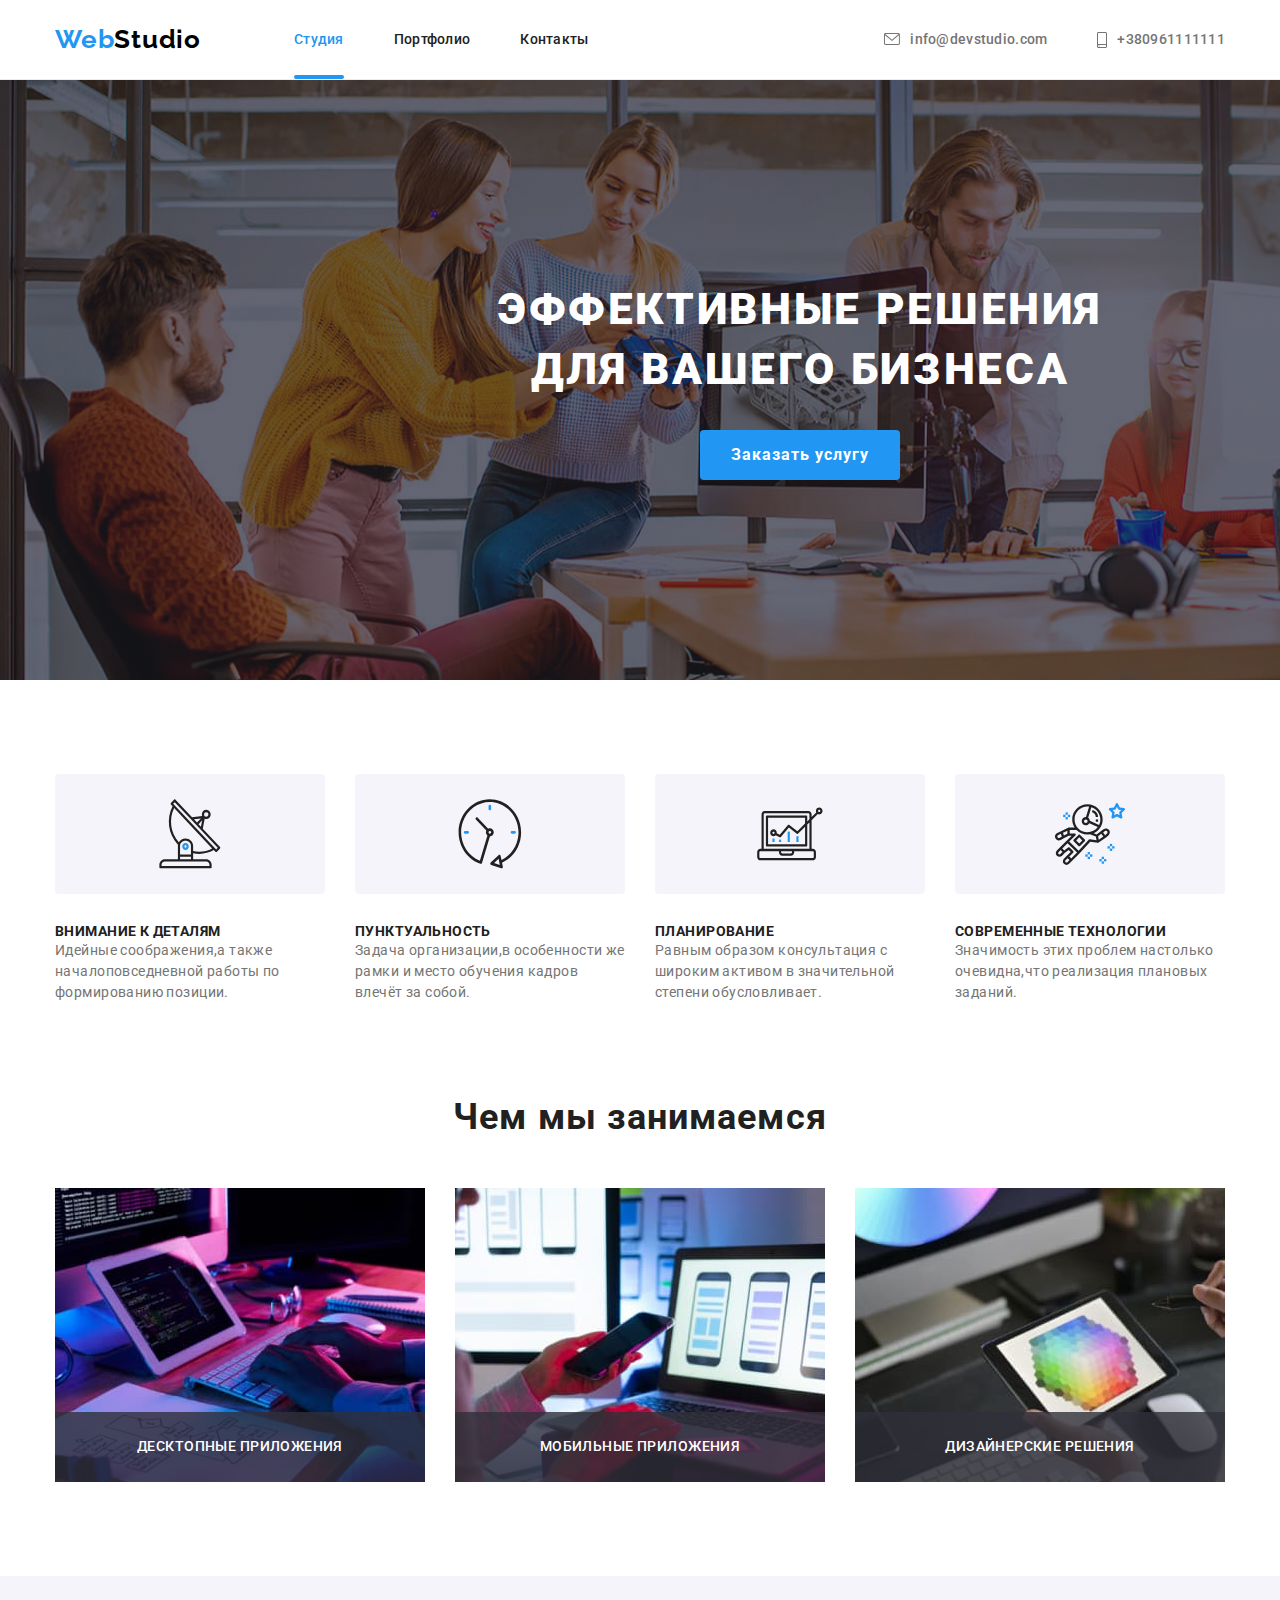
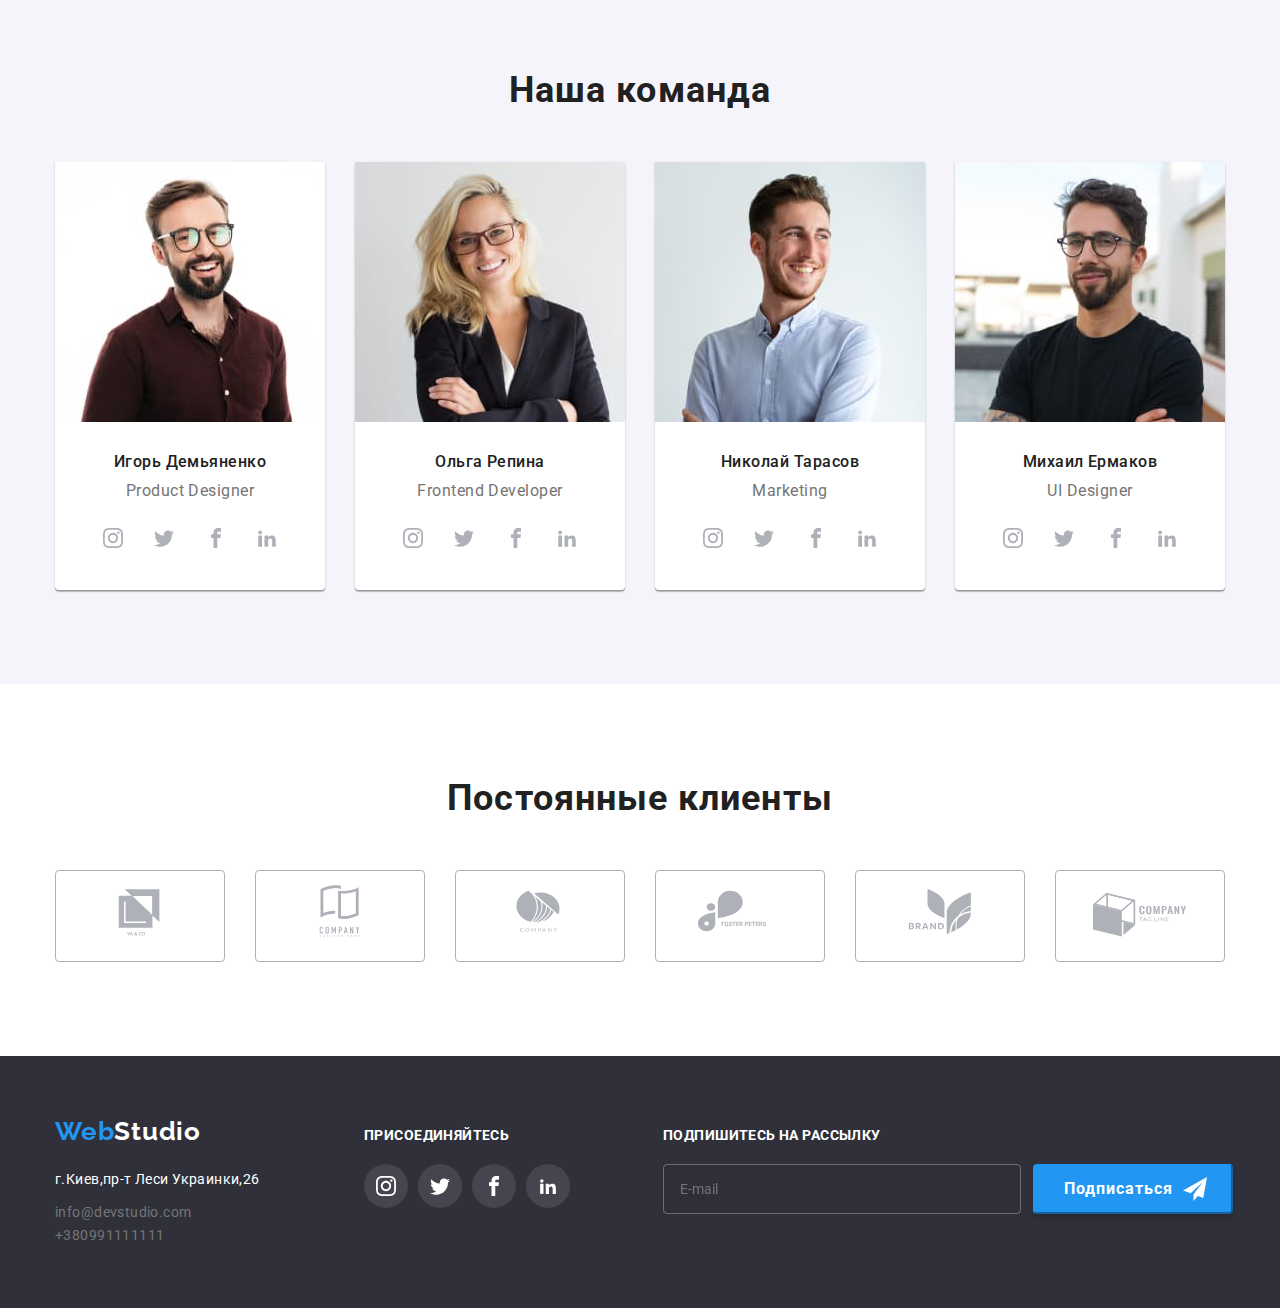
==== index.html @ 00d34d71 "Initial commit" ====
<!DOCTYPE html>
<html lang="en">
  <head>
    <meta charset="UTF-8" />
    <meta http-equiv="X-UA-Compatible" content="IE=edge" />
    <meta
      name="goit_homework-05"
      content="width=device-width, initial-scale=1.0"
    />
    <title>goit-homework-05</title>
    <link
      href="https://fonts.googleapis.com/css2?family=Raleway:wght@700&family=Roboto:wght@400;500;700;900&display=swap"
      rel="stylesheet"
    />
    <link
      rel="stylesheet"
      href="https://cdnjs.cloudflare.com/ajax/libs/animate.css/4.1.1/animate.min.css"
    />
    <link
      rel="stylesheet"
      href="https://cdnjs.cloudflare.com/ajax/libs/modern-normalize/0.2.0/modern-normalize.min.css"
    />
    <link rel="stylesheet" href="./css/style.css" />
  </head>
  <body>
    <header class="header-page">
      <div class="main-nav container">
        <a href="./" class="logo"><span class="logo-span">Web</span>Studio</a>
        <nav class="nav-site">
          <ul class="nav-list list">
            <li class="item">
              <a href="./index.html" class="link current">Студия</a>
            </li>
            <li class="item">
              <a href="./portfolio.html" class="link">Портфолио</a>
            </li>
            <li class="item">
              <a href="./contacs.html" class="link">Контакты</a>
            </li>
          </ul>
        </nav>
        <ul class="contact list">
          <li class="item">
            <a href="mailto:info@devstudio.com" class="contact-link">
              <svg class="icon-mail" style="width: 16px; height: 12px">
                <use href="./images/sprite-2.svg#icon-envelope-hover"></use>
              </svg>
              info@devstudio.com
            </a>
          </li>
          <li class="item">
            <a href="tel:+380961111111" class="contact-link">
              <svg class="icon-mail" style="width: 10px; height: 16px">
                <use href="./images/sprite-2.svg#icon-smartphone"></use>
              </svg>
              +380961111111
            </a>
          </li>
        </ul>
      </div>
    </header>

    <!--Основа-->
    <main class="main-bg">
      <section class="section-title section">
        <h1 class="title">эффективные решения для вашего бизнеса</h1>
        <button type="button" class="btn-main" data-modal-open>
          Заказать услугу
        </button>
      </section>

      <!-- yes -->
      <section class="aside section">
        <div class="container">
          <div class="gallery">
            <ul class="gallery-list list">
              <li class="gallery-item">
                <svg class="icon-gallery" style="width: 70px; height: 70px">
                  <use href="./images/sprite-2.svg#icon-antenna-1"></use>
                </svg>
              </li>
              <li class="gallery-item">
                <svg class="icon-gallery" style="width: 70px; height: 70px">
                  <use href="./images/sprite-2.svg#icon-clock-1"></use>
                </svg>
              </li>
              <li class="gallery-item">
                <svg class="icon-gallery" style="width: 70px; height: 70px">
                  <use href="./images/sprite-2.svg#icon-diagram-1"></use>
                </svg>
              </li>
              <li class="gallery-item">
                <svg class="icon-gallery" style="width: 70px; height: 70px">
                  <use href="./images/sprite-2.svg#icon-astronaut-1"></use>
                </svg>
              </li>
            </ul>
          </div>
          <div class="description">
            <ul class="description-list list">
              <li class="aside-item">
                <h3 class="heading">ВНИМАНИЕ К ДЕТАЛЯМ</h3>
                <p class="text">
                  Идейные соображения,а также началоповседневной работы по
                  формированию позиции.
                </p>
              </li>
              <li class="aside-item">
                <h3 class="heading">ПУНКТУАЛЬНОСТЬ</h3>
                <p class="text">
                  Задача организации,в особенности же рамки и место обучения
                  кадров влечёт за собой.
                </p>
              </li>

              <li class="aside-item">
                <h3 class="heading">ПЛАНИРОВАНИЕ</h3>
                <p class="text">
                  Равным образом консультация с широким активом в значительной
                  степени обусловливает.
                </p>
              </li>
              <li class="aside-item">
                <h3 class="heading">СОВРЕМЕННЫЕ ТЕХНОЛОГИИ</h3>
                <p class="text">
                  Значимость этих проблем настолько очевидна,что реализация
                  плановых заданий.
                </p>
              </li>
            </ul>
          </div>
        </div>
      </section>
      <!-- happy -->

      <!-- happy -->
      <section class="section-img section">
        <div class="container">
          <h2 class="caption">Чем мы занимаемся</h2>
          <ul class="list-img list">
            <li class="image-item">
              <div class="img-box">
                <img
                  src="./images/imge.jpg"
                  alt="набор кода на клавиатуре перед планшетом и монитором"
                  width="370"
                />
                <div class="subtext">
                  <p class="img-subtext">десктопные приложения</p>
                </div>
              </div>
            </li>

            <li class="image-item">
              <div class="img-box">
                <img
                  src="./images/imge-1.jpg"
                  alt="настройка мобильного гаджета через ноутбук"
                  width="370"
                />
                <div class="subtext">
                  <p class="img-subtext">мобильные приложения</p>
                </div>
              </div>
            </li>

            <li class="image-item">
              <div class="img-box">
                <img
                  src="./images/imge-2.jpg"
                  alt="выбор цвета на экране планшета"
                  width="370"
                />
                <div class="subtext">
                  <p class="img-subtext">дизайнерские решения</p>
                </div>
              </div>
            </li>
          </ul>
        </div>
      </section>
      <!--Наша Команда-->
      <section class="section-team section">
        <h2 class="caption">Наша команда</h2>
        <div class="container">
          <ul class="team list">
            <li class="item-team">
              <img
                src="./images/imge-3.jpg"
                alt="Игорь Демьяненко Product Designer"
                width="270"
                height="260"
              />
              <div class="signature-main">
                <h3 class="team-name">Игорь Демьяненко</h3>
                <p class="desc-team">Product Designer</p>
              </div>

              <div class="social">
                <ul class="social-list list">
                  <li class="social-item">
                    <a href="" class="social-link">
                      <svg
                        class="icon-social"
                        style="width: 20px; height: 20px"
                      >
                        <use href="./images/sprite.svg#icon-instagram"></use>
                      </svg>
                    </a>
                  </li>
                  <li class="social-item">
                    <a href="" class="social-link">
                      <svg
                        class="icon-social"
                        style="width: 20px; height: 20px"
                      >
                        <use href="./images/sprite.svg#icon-twitter"></use>
                      </svg>
                    </a>
                  </li>
                  <li class="social-item">
                    <a href="" class="social-link">
                      <svg
                        class="icon-social"
                        style="width: 20px; height: 20px"
                      >
                        <use href="./images/sprite.svg#icon-facebook"></use>
                      </svg>
                    </a>
                  </li>
                  <li class="social-item">
                    <a href="" class="social-link">
                      <svg
                        class="icon-social"
                        style="width: 20px; height: 20px"
                      >
                        <use href="./images/sprite.svg#icon-linkedin2"></use>
                      </svg>
                    </a>
                  </li>
                </ul>
              </div>
            </li>
            <li class="item-team">
              <img
                src="./images/imge-4.jpg"
                alt="Ольга Репина Frontend Developer"
                width="270"
                height="260"
              />
              <div class="signature-main">
                <h3 class="team-name">Ольга Репина</h3>
                <p class="desc-team">Frontend Developer</p>
              </div>

              <div class="social">
                <ul class="social-list list">
                  <li class="social-item">
                    <a href="" class="social-link">
                      <svg
                        class="icon-social"
                        style="width: 20px; height: 20px"
                      >
                        <use href="./images/sprite.svg#icon-instagram"></use>
                      </svg>
                    </a>
                  </li>
                  <li class="social-item">
                    <a href="" class="social-link">
                      <svg
                        class="icon-social"
                        style="width: 20px; height: 20px"
                      >
                        <use href="./images/sprite.svg#icon-twitter"></use>
                      </svg>
                    </a>
                  </li>
                  <li class="social-item">
                    <a href="" class="social-link">
                      <svg
                        class="icon-social"
                        style="width: 20px; height: 20px"
                      >
                        <use href="./images/sprite.svg#icon-facebook"></use>
                      </svg>
                    </a>
                  </li>
                  <li class="social-item">
                    <a href="" class="social-link">
                      <svg
                        class="icon-social"
                        style="width: 20px; height: 20px"
                      >
                        <use href="./images/sprite.svg#icon-linkedin2"></use>
                      </svg>
                    </a>
                  </li>
                </ul>
              </div>
            </li>
            <li class="item-team">
              <img
                src="./images/imge-5.jpg"
                alt="Николай Тарасов Marketing"
                width="270"
                height="260"
              />
              <div class="signature-main">
                <h3 class="team-name">Николай Тарасов</h3>
                <p class="desc-team">Marketing</p>
              </div>

              <div class="social">
                <ul class="social-list list">
                  <li class="social-item">
                    <a href="" class="social-link">
                      <svg
                        class="icon-social"
                        style="width: 20px; height: 20px"
                      >
                        <use href="./images/sprite.svg#icon-instagram"></use>
                      </svg>
                    </a>
                  </li>
                  <li class="social-item">
                    <a href="" class="social-link">
                      <svg
                        class="icon-social"
                        style="width: 20px; height: 20px"
                      >
                        <use href="./images/sprite.svg#icon-twitter"></use>
                      </svg>
                    </a>
                  </li>
                  <li class="social-item">
                    <a href="" class="social-link">
                      <svg
                        class="icon-social"
                        style="width: 20px; height: 20px"
                      >
                        <use href="./images/sprite.svg#icon-facebook"></use>
                      </svg>
                    </a>
                  </li>
                  <li class="social-item">
                    <a href="" class="social-link">
                      <svg
                        class="icon-social"
                        style="width: 20px; height: 20px"
                      >
                        <use href="./images/sprite.svg#icon-linkedin2"></use>
                      </svg>
                    </a>
                  </li>
                </ul>
              </div>
            </li>

            <li class="item-team">
              <img
                src="./images/imge-6.jpg"
                alt="Михаил Ермаков UI Designer"
                width="270"
                height="260"
              />

              <div class="signature-main">
                <h3 class="team-name">Михаил Ермаков</h3>
                <p class="desc-team">UI Designer</p>
              </div>
              <div class="social">
                <ul class="social-list list">
                  <li class="social-item">
                    <a href="" class="social-link">
                      <svg
                        class="icon-social"
                        style="width: 20px; height: 20px"
                      >
                        <use href="./images/sprite.svg#icon-instagram"></use>
                      </svg>
                    </a>
                  </li>
                  <li class="social-item">
                    <a href="" class="social-link">
                      <svg
                        class="icon-social"
                        style="width: 20px; height: 20px"
                      >
                        <use href="./images/sprite.svg#icon-twitter"></use>
                      </svg>
                    </a>
                  </li>
                  <li class="social-item">
                    <a href="" class="social-link">
                      <svg
                        class="icon-social"
                        style="width: 20px; height: 20px"
                      >
                        <use href="./images/sprite.svg#icon-facebook"></use>
                      </svg>
                    </a>
                  </li>
                  <li class="social-item">
                    <a href="" class="social-link">
                      <svg
                        class="icon-social"
                        style="width: 20px; height: 20px"
                      >
                        <use href="./images/sprite.svg#icon-linkedin2"></use>
                      </svg>
                    </a>
                  </li>
                </ul>
              </div>
            </li>
          </ul>
        </div>
      </section>
      <section class="client section">
        <h2 class="caption">Постоянные клиенты</h2>
        <div class="container">
          <ul class="client-list list">
            <li class="client-item">
              <a href="" class="client-link">
                <svg class="client-card">
                  <use href="./images/sprite-2.svg#icon-Logo"></use>
                </svg>
              </a>
            </li>
            <li class="client-item">
              <a href="" class="client-link">
                <svg class="client-card" style="width: 106px; height: 60px">
                  <use href="./images/sprite-2.svg#icon-Logo-1"></use>
                </svg>
              </a>
            </li>
            <li class="client-item">
              <a href="" class="client-link">
                <svg class="client-card">
                  <use href="./images/sprite-2.svg#icon-Logo-2"></use>
                </svg>
              </a>
            </li>
            <li class="client-item">
              <a href="" class="client-link">
                <svg class="client-card">
                  <use href="./images/sprite-2.svg#icon-Logo-3"></use>
                </svg>
              </a>
            </li>
            <li class="client-item">
              <a href="" class="client-link">
                <svg class="client-card">
                  <use href="./images/sprite-2.svg#icon-Logo-4"></use>
                </svg>
              </a>
            </li>
            <li class="client-item">
              <a href="" class="client-link"></a>
              <svg class="client-card">
                <use href="./images/sprite-2.svg#icon-Logo-5"></use>
              </svg>
            </li>
          </ul>
        </div>
      </section>
    </main>
    <!--Подвал-->
    <footer class="footer-bg">
      <div class="contact-block container">
        <div class="logo-adress">
          <a href="./index.html" class="logo-footer"
            ><span class="logo-span">Web</span>Studio</a
          >
          <div class="adress-block">
            <address class="address-footer">
              <p class="address">г.Киев,пр-т Леси Украинки,26</p>
              <ul class="list-footer list">
                <li class="item">
                  <a href="mailto:info@devstudio.com" class="contact-link">
                    info@devstudio.com</a
                  >
                </li>
                <li class="item">
                  <a href="tel:+380991111111" class="contact-link"
                    >+380991111111</a
                  >
                </li>
              </ul>
            </address>
          </div>
        </div>
        <div class="social-join">
          <h3 class="join-name">присоединяйтесь</h3>
          <ul class="join-list list">
            <li class="join-item">
              <a href="" class="join-link">
                <svg class="join-icon" style="width: 20px; height: 20px">
                  <use href="./images/sprite.svg#icon-instagram"></use>
                </svg>
              </a>
            </li>
            <li class="join-item">
              <a href="" class="join-link">
                <svg class="join-icon" style="width: 20px; height: 20px">
                  <use href="./images/sprite.svg#icon-twitter"></use>
                </svg>
              </a>
            </li>
            <li class="join-item">
              <a href="" class="join-link">
                <svg class="join-icon" style="width: 20px; height: 20px">
                  <use href="./images/sprite.svg#icon-facebook"></use>
                </svg>
              </a>
            </li>
            <li class="join-item">
              <a href="" class="join-link">
                <svg class="join-icon" style="width: 18px; height: 18px">
                  <use href="./images/sprite.svg#icon-linkedin2"></use>
                </svg>
              </a>
            </li>
          </ul>
        </div>

        <div class="subscription">
          <p class="subscribe-form-head">подпишитесь на рассылку</p>
          <form action="#" class="subscribe-form">
            <input
              type="text"
              class="subscribe-form-input"
              name="user-mail"
              placeholder="E-mail"
            />

            <button type="submit" class="subscribe-form-btn">
              <span class="subscribe-form-wrapper">
                <p class="subscribe-btn-text">Подписаться</p>
                <svg
                  class="subscribe-form-icon"
                  style="width: 24px; height: 24px"
                >
                  <use href="./images/sprite-sub.svg#icon-icon-send"></use>
                </svg>
              </span>
            </button>
          </form>
        </div>
      </div>
    </footer>
    <div class="backdrop is-hidden" data-modal>
      <div class="modal">
        <button type="button" class="modal-close-btn" data-modal-close>
          <svg class="close-button" style="width: 18px; height: 18px">
            <use href="./images/sprite-3.svg#icon-close-black-18dp-2-1"></use>
          </svg>
        </button>
        <form action="#" class="modal-form">
          <p class="modal-form-head">Оставьте свои данные, мы вам перезвоним</p>
          <label class="modal-form-field">
            <p class="modal-form-name">Имя</p>
            <span class="modal-form-wrapper">
              <input
                type="text"
                name="user-name"
                class="modal-form-input"
                required
                minlength="2"
              />
              <svg class="modal-form-icon" style="width: 18px; height: 18px">
                <use
                  href="./images/sprite-modal.svg#icon-person-black-18dp-1"
                ></use>
              </svg>
            </span>
          </label>
          <label class="modal-form-field">
            <p class="modal-form-name">Телефон</p>
            <span class="modal-form-wrapper">
              <input
                type="tel"
                name="user-phone"
                class="modal-form-input"
                required
                pattern="[0-9]{3}-[0-9]{3}-[0-9]{2}-[0-9]{2}"
                title="093-111-11-11"
              />
              <svg class="modal-form-icon" style="width: 18px; height: 18px">
                <use
                  href="./images/sprite-modal.svg#icon-phone-black-18dp-1"
                ></use>
              </svg>
            </span>
          </label>

          <label class="modal-form-field">
            <p class="modal-form-name">Почта</p>
            <span class="modal-form-wrapper">
              <input
                type="email"
                name="user-mail"
                class="modal-form-input"
                required
              />
              <svg class="modal-form-icon" style="width: 18px; height: 18px">
                <use
                  href="./images/sprite-modal.svg#icon-email-black-18dp-1"
                ></use>
              </svg>
            </span>
          </label>

          <label class="modal-form-field">
            <p class="modal-form-name">Комментарий</p>
            <textarea
              name="user-message"
              class="modal-form-message"
              placeholder="Введите текст"
            ></textarea>
          </label>

          <input
            type="checkbox"
            name="user-policy"
            class="modal-form-checkbox visually-hidden"
            id="checkbox-policy"
            required
          />
          <label for="checkbox-policy" class="modal-form-checkbox-policy">
            Соглашаюсь с рассылкой и принимаю
            <a href="" class="modal-form-policy-link">Условия договора</a>
          </label>
          <div class="modal-button">
            <button type="submit" class="modal-form-btn">Отправить</button>
          </div>
        </form>
      </div>
    </div>
    <script src="./js/modal.js"></script>
  </body>
</html>
---- css/style.css ----
:root {
  --name-text-color: #212121;
  --main-text-color: #757575;
  --bg-color-head-foot: #2f303a;
  --main-text-color-master: #000000;
  --special-text-color: #2196f3;
  --main-bg-color: #ffffff;
  --foot-text-color: #ffffff 60%;
  --border-color: #eeeeee;
  --bg-color-team: #f5f4fa;
  --border-color-header: #ececec;
  --card-social-color: #afb1b8;
}

h1,
h2,
h3,
p,
ul {
  margin: 0;
  padding: 0;
}

body {
  font-family: "Roboto", sans-serif;
  font-size: 14px;
  font-weight: 400;
  line-height: 1.71;
  letter-spacing: 0.03em;
  color: var(--name-text-color);
}

img {
  display: block;
  max-width: 100%;
  height: auto;
}

/* Класс скрывающий элементы */
.visually-hidden {
  position: absolute;
  clip: rect(1px 1px 1px 1px);
  clip: rect(1px, 1px, 1px, 1px);
  padding: 0;
  border: 0;
  height: 1px;
  width: 1px;
  overflow: hidden;
}

.list {
  list-style: none;
  text-decoration: none;
}

.container {
  width: 1200px;
  margin: 0 auto;
  padding-left: 15px;
  padding-right: 15px;
}

.section {
  padding-top: 94px;
  padding-bottom: 94px;
}

.link {
  text-decoration: none;
  color: inherit;
  transition: color 250ms linear;
}

a.current {
  color: var(--special-text-color);
  text-decoration: none;

  position: relative;
}

a.current::after {
  content: "";
  position: absolute;
  bottom: 0;
  display: block;
  height: 4px;
  width: 100%;
  background-color: var(--special-text-color);
  border-radius: 2px;
}

.link.current {
  padding-bottom: 32px;
}

/* general */
.header-page {
  display: flex;
  justify-content: center;
  align-items: center;

  height: 80px;
  border-bottom: 1px solid var(--border-color-header);
}

.main-nav {
  display: flex;
  justify-content: center;
  align-items: center;
}

.logo,
.logo-footer {
  margin-right: 93px;

  font-family: "Raleway", sans-serif;
  text-decoration: none;
  font-weight: 700;
  font-size: 26px;
  line-height: 1.2;
  letter-spacing: 0.03em;
  color: var(--main-text-color-master);
}

.logo-span {
  color: var(--special-text-color);
}

.logo-footer {
  margin-bottom: 20px;

  color: var(--main-bg-color);
}

.nav-list {
  display: flex;
  align-items: center;
  justify-content: center;

  font-weight: 500;
  font-size: 14px;
  line-height: 1.14;
  letter-spacing: 0.02em;
  margin-left: 0;

  color: var(--name-text-color);
}

.nav-list .item + .item,
.contact .item + .item {
  margin-left: 50px;
}

.contact {
  display: flex;
  margin-left: auto;

  font-weight: 500;
  font-size: 14px;
  line-height: 1.14;
  letter-spacing: 0.02em;
}

.contact-link {
  display: flex;
  align-items: center;
  text-decoration: none;
  color: var(--main-text-color);

  transition: color 250ms linear;
}

.icon-mail {
  margin-right: 10px;

  fill: var(--main-text-color);
}

.item :hover,
.item :focus {
  color: var(--special-text-color);
}

.item :hover .icon-mail,
.item :focus .icon-mail {
  fill: currentColor;
}

/* index */
.section-title {
  padding-top: 200px;
  padding-bottom: 200px;
  width: 1600px;
  margin: auto;

  background-size: auto;
  background-color: var(--bg-color-head-foot);
  background-image: linear-gradient(
      rgba(47, 48, 58, 0.4),
      rgba(47, 48, 58, 0.4)
    ),
    url(../images/imgs.jpg);
}

.title {
  margin: auto;
  width: 696px;
  margin-bottom: 30px;

  font-weight: 900;
  font-size: 44px;
  line-height: 1.36;
  text-align: center;
  letter-spacing: 0.06em;
  text-transform: uppercase;
  color: var(--main-bg-color);
}

.btn-main {
  display: block;
  width: 200px;
  height: 50px;
  margin: auto;
  border: none;
  padding: 0;

  font-weight: 700;
  font-size: 16px;
  line-height: 1.88;
  letter-spacing: 0.06em;
  border-radius: 4px;
  background-color: var(--special-text-color);
  color: var(--main-bg-color);

  transition: color 250ms linear;
}

.btn-main:hover,
.btn-main:focus {
  color: var(--main-text-color-master);
  cursor: pointer;
}

.gallery {
  margin-bottom: 30px;
}

.gallery-list {
  display: flex;
  justify-content: space-between;
}

.gallery-item {
  display: flex;
  justify-content: center;
  align-items: center;

  width: 270px;
  height: 120px;

  background: var(--bg-color-team);
  border-radius: 4px;
}

/* portfolio - btn */

.list-button {
  display: flex;
  justify-content: center;
  align-items: center;

  padding-bottom: 34px;
  margin: 0 auto;
}

.filter-button {
  background-color: var(--bg-color-team);
}

.button {
  font-weight: 500;
  font-size: 16px;
  line-height: 1.63;
  text-align: center;
  letter-spacing: 0.03em;
  color: var(--name-text-color);
  border: none;
  border-radius: 4px;
  padding: 6px 22px;

  transition: color 250ms linear, background-color 250ms linear;
}

.list-button .filter-button + .filter-button {
  margin-left: 8px;
}

.button:hover,
.button:focus {
  background-color: var(--special-text-color);
  color: var(--main-bg-color);
  cursor: pointer;
  border-radius: 4px;
  box-shadow: 0px 3px 1px rgba(0, 0, 0, 0.1), 0px 1px 2px rgba(0, 0, 0, 0.08),
    0px 2px 2px rgba(0, 0, 0, 0.12);
}

/* index - main */
.description-list {
  display: flex;
  margin-left: -30px;
  margin-top: -30px;
}

.aside-item {
  margin-left: 30px;
  margin-top: 30px;
  flex-basis: calc((100% - 120px) / 4);
}

.heading {
  font-size: 14px;
  line-height: 1.14;
  letter-spacing: 0.03em;
  text-transform: uppercase;
}

.text {
  font-size: 14px;
  line-height: 1.5;
  letter-spacing: 0.03em;
  color: var(--main-text-color);
}

.section-img {
  padding-top: 0;
}

.caption {
  font-size: 36px;
  line-height: 1.16;
  text-align: center;
  letter-spacing: 0.03em;
  color: var(--name-text-color);
}

.list-img {
  display: flex;
  justify-content: space-between;

  padding-top: 50px;
}

.img-box {
  position: relative;
}

.subtext {
  position: absolute;
  bottom: 0;

  display: flex;
  justify-content: center;
  align-items: center;

  width: 370px;
  height: 70px;
  text-transform: uppercase;
  background-color: rgba(47, 48, 58, 0.8);
}

.img-subtext {
  font-weight: 500;
  font-size: 14px;
  line-height: 1.14;
  letter-spacing: 0.03em;

  color: var(--main-bg-color);
}

.section-team {
  background-color: var(--bg-color-team);
}

.team {
  display: flex;
  justify-content: center;

  padding-top: 50px;
}

.item-team {
  box-shadow: 0px 1px 3px rgba(0, 0, 0, 0.12), 0px 1px 1px rgba(0, 0, 0, 0.14),
    0px 2px 1px rgba(0, 0, 0, 0.2);
  border-radius: 0px 0px 4px 4px;
  background-color: var(--main-bg-color);
  padding-bottom: 30px;
}

.team .item-team + .item-team {
  margin-left: 30px;
}

.signature-main {
  display: flex;
  flex-direction: column;
  align-items: center;
  padding-top: 30px;
  padding-bottom: 16px;
}

.team-name {
  margin-bottom: 10px;

  font-weight: 500;
  font-size: 16px;
  line-height: 1.19;
  letter-spacing: 0.03em;
  color: var(--name-text-color);
}

.desc-team {
  font-weight: 400;
  font-size: 16px;
  line-height: 1.19;
  letter-spacing: 0.03em;
  color: var(--main-text-color);
}

.social {
  padding: 0 32px;
}

.social-list {
  display: flex;
  align-items: center;
  justify-content: space-around;
}

.social-item {
  display: flex;
  justify-content: center;
  align-items: center;
}

.social-link {
  display: flex;
  justify-content: center;
  align-items: center;
  width: 44px;
  height: 44px;

  border-radius: 50%;
  background-color: var(--main-bg-color);

  transition: background-color 250ms linear, fill 250ms linear;
}

.icon-social {
  fill: var(--card-social-color);
}

.social-link:hover,
.social-link:focus {
  background-color: var(--special-text-color);
}

.social-link:hover .icon-social,
.social-link:focus .icon-social {
  fill: var(--main-bg-color);
}

/* portfolio - main */
.list-team {
  display: flex;
  flex-wrap: wrap;
  justify-content: space-between;
}

.menu-item {
  margin-bottom: 30px;
  width: 370px;
}

.menu-item-wrapper {
  position: relative;
  overflow: hidden;
}

.overlay {
  position: absolute;
  top: 0;
  left: 0;
  width: 100%;
  height: 100%;

  font-weight: 400;
  font-size: 18px;
  line-height: 1.56;
  letter-spacing: 0.03em;
  padding: 63px 24px;
  color: var(--main-bg-color);
  background-color: rgba(33, 150, 243, 0.9);

  transform: translateY(100%);
  transition: transform 250ms linear;
  overflow: auto;
}

.menu-item:nth-last-child(-n + 3) {
  margin-bottom: 0;
}

.menu-item:hover {
  box-shadow: 0px 1px 1px rgba(0, 0, 0, 0.12), 0px 4px 4px rgba(0, 0, 0, 0.06),
    1px 4px 6px rgba(0, 0, 0, 0.16);
}

.team-link:hover .overlay,
.team-link:focus .overlay {
  transform: translateY(0);
}

.signature {
  padding: 20px 24px;
  border: 1px solid var(--border-color);
  border-top: none;
}

.subtitle {
  font-size: 18px;
  line-height: 2;
  letter-spacing: 0.06em;
  color: var(--name-text-color);
}

.desc {
  display: block;
  padding-top: 4px;

  font-size: 16px;
  line-height: 1.87;
  letter-spacing: 0.03em;
  color: var(--main-text-color);
}

/* index-main */

.client-list {
  display: flex;
  margin-top: 50px;
}

.client-item {
  display: flex;
  justify-content: center;
  align-items: center;

  width: 170px;
  height: 92px;
  border: 1px solid #afb1b8;
  border-radius: 4px;
}

.client-card {
  width: 106px;
  height: 60px;
  fill: var(--card-social-color);
}

.client-item,
.client-card {
  transition: border-color 250ms linear, fill 250ms linear;
}

.client-item:hover,
.client-item:focus {
  border-color: var(--special-text-color);
  cursor: pointer;
}

.client-item:hover .client-card,
.client-item:focus .client-card {
  fill: var(--special-text-color);
}

.client-list .client-item + .client-item {
  margin-left: 30px;
}

/* footer-general */
.footer-bg {
  height: 252px;
  background-color: var(--bg-color-head-foot);
}

.contact-block {
  display: flex;
  align-items: baseline;

  padding-top: 60px;
}

.address-footer {
  display: flex;
  flex-direction: column;
}

.address {
  display: block;
  padding-top: 20px;

  font-family: "Roboto", sans-serif;
  font-style: normal;
  font-size: 14px;
  line-height: 1.7;
  letter-spacing: 0.03em;
  color: var(--main-bg-color);
}

.list-footer {
  padding-top: 9px;
  font-style: normal;
  font-size: 14px;
  line-height: 1.7;
  letter-spacing: 0.03em;
  color: var(--foot-text-color);
}

.list-footer .item + .item {
  margin-bottom: 9px;
}

.social-join {
  margin-left: 70px;
}

.join-name {
  font-weight: bold;
  font-size: 14px;
  line-height: 1.2;
  letter-spacing: 0.03em;
  text-transform: uppercase;

  color: var(--main-bg-color);

  margin-bottom: 20px;
}

.join-list {
  display: flex;
}

.join-link {
  display: flex;
  justify-content: center;
  align-items: center;
  width: 44px;
  height: 44px;

  background-color: rgba(255, 255, 255, 0.1);
  border-radius: 50%;

  transition: background-color 250ms linear;
}

.join-list .join-item + .join-item {
  margin-left: 10px;
}

.join-icon {
  fill: var(--main-bg-color);
}

.join-link:hover,
.join-link:focus {
  background-color: var(--special-text-color);
}

.subscription {
  margin-left: 93px;
}

.subscribe-form-head {
  font-weight: 700;
  font-size: 14px;
  line-height: 1.14;
  text-transform: uppercase;
  color: var(--main-bg-color);
  margin-bottom: 20px;
}

.subscribe-form {
  display: flex;
  flex-direction: row;
}

.subscribe-form-input {
  width: 358px;
  height: 50px;
  margin-right: 12px;
  padding-left: 16px;

  border: 1px solid rgba(255, 255, 255, 0.3);
  filter: drop-shadow(0px 4px 4px rgba(0, 0, 0, 0.15));
  border-radius: 4px;
  color: #eeeeee;
  background-color: inherit;
  outline: none;
}

.subscribe-form-wrapper {
  display: flex;
  align-items: center;
}

.subscribe-btn-text {
  font-weight: bold;
  font-size: 16px;
  line-height: 1.88;
  letter-spacing: 0.06em;
}

.subscribe-form-btn {
  width: 200px;
  height: 50px;
  border-color: var(--special-text-color);
  box-shadow: 0px 4px 4px rgba(0, 0, 0, 0.15);
  border-radius: 4px;

  background-color: var(--special-text-color);
  color: var(--main-bg-color);
  padding-left: 29px;
  outline: none;
  cursor: pointer;

  transition: color 250ms linear;
}

.subscribe-form-icon {
  fill: var(--main-bg-color);

  transition: fill 250ms linear;
}

.subscribe-form-btn:focus,
.subscribe-form-btn:hover {
  color: #000000;
}

.subscribe-form-btn:focus .subscribe-form-icon,
.subscribe-form-btn:hover .subscribe-form-icon {
  fill: #000000;
}

.subscribe-form-btn .subscribe-form-icon {
  display: inline-block;
  margin-left: 10px;
}

/* скрывающий */
.is-hidden {
  opacity: 0;
  visibility: hidden;
  pointer-events: none;
}

.backdrop {
  position: fixed;
  top: 0;
  left: 0;
  z-index: 100;

  width: 100vw;
  height: 100vh;
  background-color: rgba(0, 0, 0, 0.2);

  transition: opacity 250ms linear, visibility 250ms linear;
}

.modal {
  position: absolute;
  top: 50%;
  left: 50%;
  transform: translate(-50%, -50%);

  width: 528px;
  height: 580px;
  background-color: var(--main-bg-color);
  border-radius: 4px;

  padding: 40px;
}

.modal-close-btn {
  display: flex;
  justify-content: center;
  align-items: center;

  position: absolute;
  top: 8px;
  right: 8px;

  width: 30px;
  height: 30px;
  background-color: transparent;
  border: 1px solid rgba(0, 0, 0, 0.1);
  cursor: pointer;
  border-radius: 50%;
  padding-top: 5px;
  padding-right: 5px;

  transition: fill 250ms linear;
}

.modal-close-btn:focus,
.modal-close-btn:hover {
  fill: var(--special-text-color);
}

.modal-form {
  display: flex;
  flex-direction: column;
}

.modal-form-head {
  font-weight: 700;
  font-size: 20px;
  line-height: 1.15;
  text-align: center;
  margin-bottom: 12px;
}

.modal-form-field {
  margin-bottom: 10px;
}

.modal-form-wrapper {
  position: relative;

  display: block;
  margin-top: 4px;
}

.modal-form-input {
  width: 100%;
  height: 40px;
  border: 1px solid rgba(33, 33, 33, 0.2);
  border-radius: 4px;
  padding-left: 42px;

  transition: all 250ms linear;
}

.modal-form-input:focus {
  border-color: var(--special-text-color);
  outline: none;
}

.modal-form-input:focus + .modal-form-icon {
  fill: var(--special-text-color);
}

/* .modal-form-input:required:focus:not(:placeholder-shown):valid {
  border-color: green;
} */

/* .modal-form-input:required:focus:not(:placeholder-shown):invalid {
  border-color: red;
} */

.modal-form-icon {
  position: absolute;
  top: 50%;
  left: 12px;
  transform: translateY(-50%);

  display: block;

  transition: fill 250ms linear;
}

.modal-form-message {
  width: 100%;
  height: 120px;
  margin-top: 4px;
  border: 1px solid rgba(33, 33, 33, 0.2);
  border-radius: 4px;
  resize: none;
  padding: 12px 16px;

  transition: border-color 250ms linear;
}

.modal-form-checkbox-policy {
  font-style: 400;
  font-size: 14px;
  line-height: 1.71;
  color: var(--main-text-color);
}

.modal-form-message:focus {
  border-color: var(--special-text-color);
  outline: none;
}

.modal-form-message::placeholder {
  font-size: 12px;
  line-height: 1.17;
  color: rgba(117, 117, 117, 0.5);
}

.modal-form-checkbox-policy::before {
  content: "";
  display: inline-block;
  vertical-align: middle;

  width: 16px;
  height: 15px;
  border: 1px solid #212121;

  margin-right: 7px;
}

.modal-form-checkbox:checked + .modal-form-checkbox-policy::before {
  background-image: url(/images/icon\ check.svg);
  background-position: center;
}

.modal-form-checkbox:checked + .modal-form-checkbox-policy::before {
  outline: none;
  border-color: var(--special-text-color);
}

.modal-form-name {
  font-weight: 400;
  font-size: 12px;
  line-height: 1.17;
  letter-spacing: 0.01em;
  color: var(--main-text-color);
}

.modal-button {
  margin: 0 auto;
  padding-bottom: 40px;
}

.modal-form-btn {
  display: block;
  width: 200px;
  height: 50px;
  margin-top: 30px;
  margin-bottom: 40px;
  border: none;
  padding: 0;
  align-self: center;

  font-weight: 700;
  font-size: 16px;
  line-height: 1.88;
  letter-spacing: 0.06em;
  border-radius: 4px;
  background-color: var(--special-text-color);
  color: var(--main-bg-color);

  transition: color 250ms linear;
}

.modal-form-btn:hover,
.modal-form-btn:focus {
  color: var(--main-text-color-master);
  cursor: pointer;
}
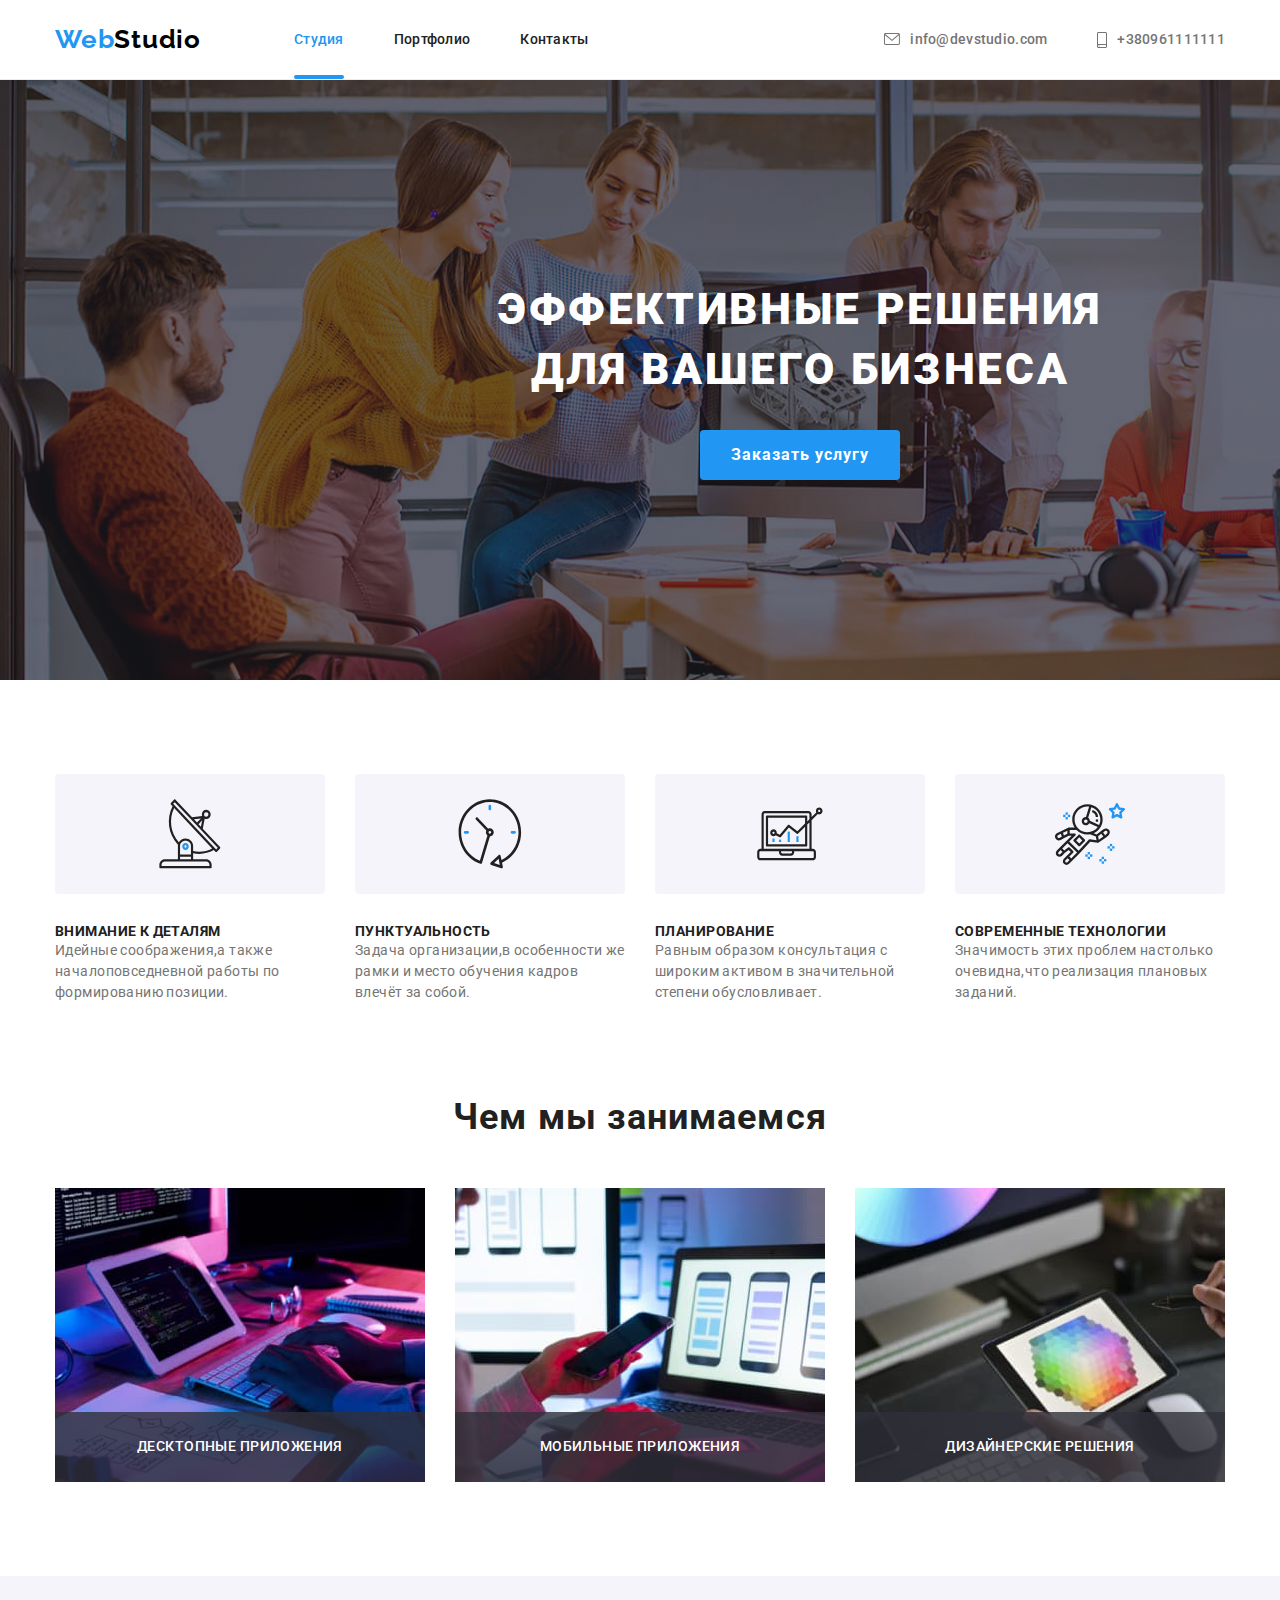
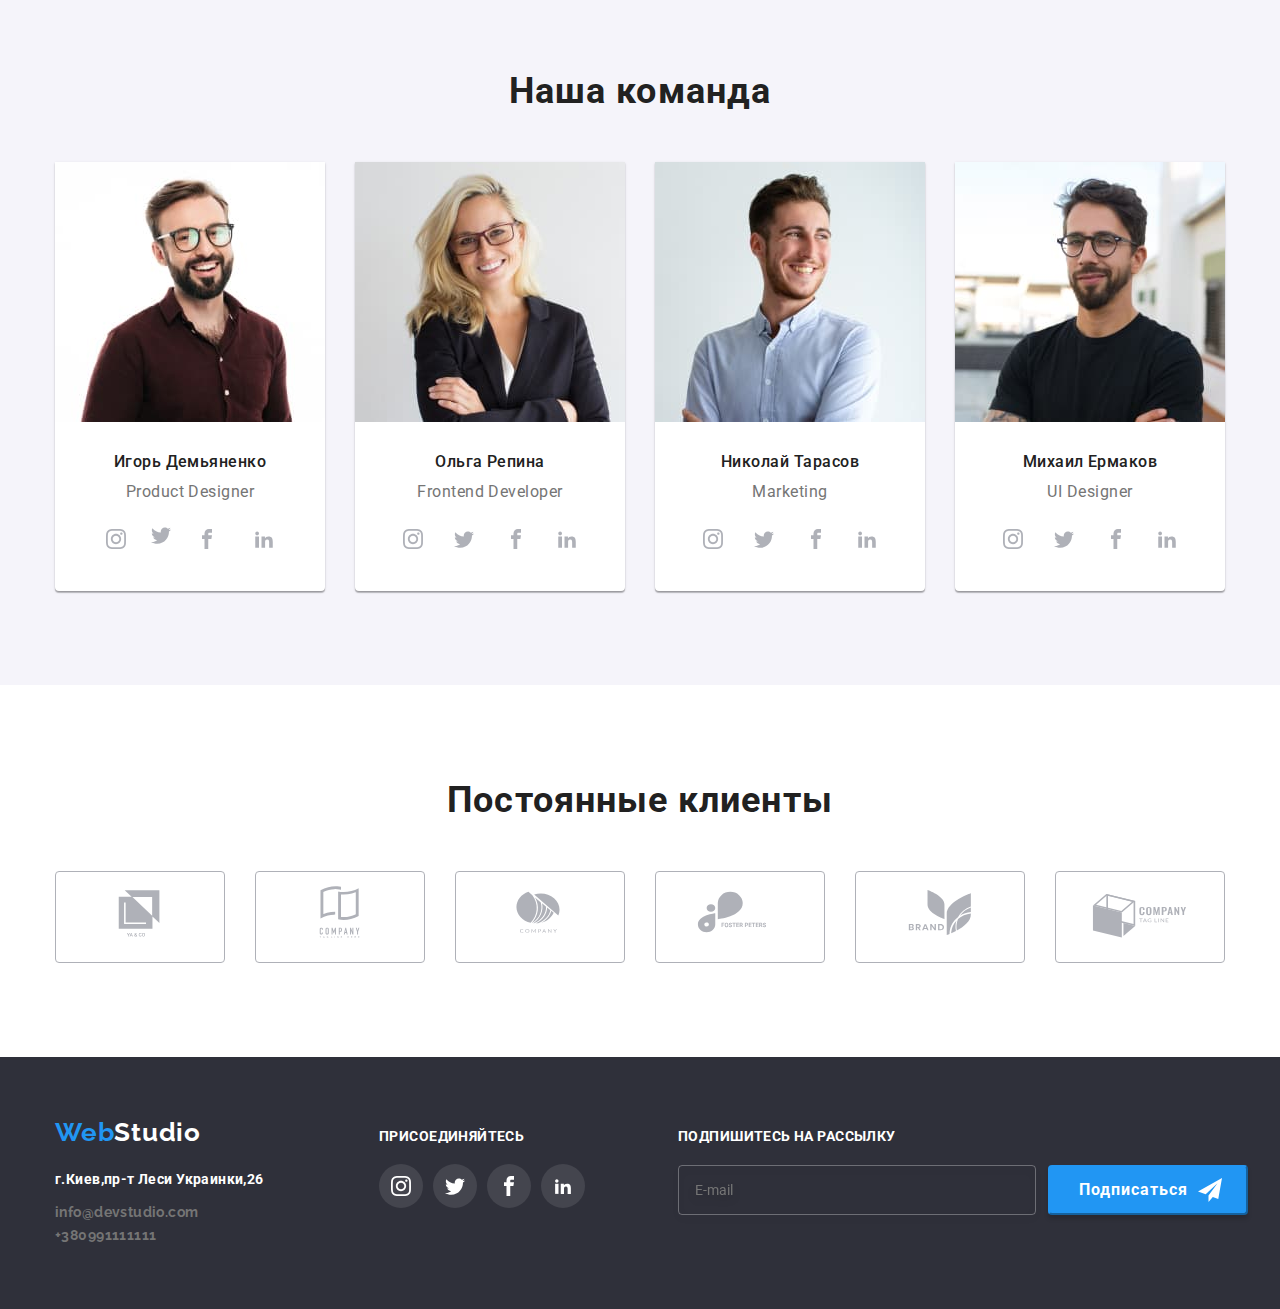
==== commit bddb3676: "sass" ====
--- a/index.html
+++ b/index.html
@@ -4,10 +4,10 @@
     <meta charset="UTF-8" />
     <meta http-equiv="X-UA-Compatible" content="IE=edge" />
     <meta
-      name="goit_homework-05"
+      name="goit_homework-07"
       content="width=device-width, initial-scale=1.0"
     />
-    <title>goit-homework-05</title>
+    <title>goit-homework-07</title>
     <link
       href="https://fonts.googleapis.com/css2?family=Raleway:wght@700&family=Roboto:wght@400;500;700;900&display=swap"
       rel="stylesheet"
@@ -20,37 +20,39 @@
       rel="stylesheet"
       href="https://cdnjs.cloudflare.com/ajax/libs/modern-normalize/0.2.0/modern-normalize.min.css"
     />
-    <link rel="stylesheet" href="./css/style.css" />
+    <!-- <link rel="stylesheet" href="./css/style.css" /> -->
+    <link rel="stylesheet" href="./css/main.min.css" />
   </head>
   <body>
-    <header class="header-page">
-      <div class="main-nav container">
-        <a href="./" class="logo"><span class="logo-span">Web</span>Studio</a>
-        <nav class="nav-site">
+    <header class="header">
+      <div class="header__nav container">
+        <a href="./" class="logo">
+          <span class="logo__text">Web</span>Studio</a>
+        
           <ul class="nav-list list">
-            <li class="item">
+            <li class="nav-list__item">
               <a href="./index.html" class="link current">Студия</a>
             </li>
-            <li class="item">
+            <li class="nav-list__item">
               <a href="./portfolio.html" class="link">Портфолио</a>
             </li>
-            <li class="item">
+            <li class="nav-list__item">
               <a href="./contacs.html" class="link">Контакты</a>
             </li>
           </ul>
-        </nav>
+        
         <ul class="contact list">
-          <li class="item">
-            <a href="mailto:info@devstudio.com" class="contact-link">
-              <svg class="icon-mail" style="width: 16px; height: 12px">
+          <li class="contact__item">
+            <a href="mailto:info@devstudio.com" class="contact__link">
+              <svg class="contact__icon" style="width: 16px; height: 12px">
                 <use href="./images/sprite-2.svg#icon-envelope-hover"></use>
               </svg>
               info@devstudio.com
             </a>
           </li>
-          <li class="item">
-            <a href="tel:+380961111111" class="contact-link">
-              <svg class="icon-mail" style="width: 10px; height: 16px">
+          <li class="contact__item">
+            <a href="tel:+380961111111" class="contact__link">
+              <svg class="contact__icon" style="width: 10px; height: 16px">
                 <use href="./images/sprite-2.svg#icon-smartphone"></use>
               </svg>
               +380961111111
@@ -62,67 +64,67 @@
 
     <!--Основа-->
     <main class="main-bg">
-      <section class="section-title section">
-        <h1 class="title">эффективные решения для вашего бизнеса</h1>
-        <button type="button" class="btn-main" data-modal-open>
+      <section class="hero section">
+        <h1 class="hero__title">эффективные решения для вашего бизнеса</h1>
+        <button type="button" class="hero__btn" data-modal-open>
           Заказать услугу
         </button>
       </section>
 
-      <!-- yes -->
+      
       <section class="aside section">
         <div class="container">
           <div class="gallery">
-            <ul class="gallery-list list">
-              <li class="gallery-item">
-                <svg class="icon-gallery" style="width: 70px; height: 70px">
+            <ul class="gallery__list list">
+              <li class="gallery__item">
+                <svg class="gallery__icon" style="width: 70px; height: 70px">
                   <use href="./images/sprite-2.svg#icon-antenna-1"></use>
                 </svg>
               </li>
-              <li class="gallery-item">
-                <svg class="icon-gallery" style="width: 70px; height: 70px">
+              <li class="gallery__item">
+                <svg class="gallery__icon" style="width: 70px; height: 70px">
                   <use href="./images/sprite-2.svg#icon-clock-1"></use>
                 </svg>
               </li>
-              <li class="gallery-item">
-                <svg class="icon-gallery" style="width: 70px; height: 70px">
+              <li class="gallery__item">
+                <svg class="gallery__icon" style="width: 70px; height: 70px">
                   <use href="./images/sprite-2.svg#icon-diagram-1"></use>
                 </svg>
               </li>
-              <li class="gallery-item">
-                <svg class="icon-gallery" style="width: 70px; height: 70px">
+              <li class="gallery__item">
+                <svg class="gallery__icon" style="width: 70px; height: 70px">
                   <use href="./images/sprite-2.svg#icon-astronaut-1"></use>
                 </svg>
               </li>
             </ul>
           </div>
           <div class="description">
-            <ul class="description-list list">
-              <li class="aside-item">
-                <h3 class="heading">ВНИМАНИЕ К ДЕТАЛЯМ</h3>
-                <p class="text">
+            <ul class="description__list list">
+              <li class="description__item">
+                <h3 class="description__head">ВНИМАНИЕ К ДЕТАЛЯМ</h3>
+                <p class="description__text">
                   Идейные соображения,а также началоповседневной работы по
                   формированию позиции.
                 </p>
               </li>
-              <li class="aside-item">
-                <h3 class="heading">ПУНКТУАЛЬНОСТЬ</h3>
-                <p class="text">
+              <li class="description__item">
+                <h3 class="description__head">ПУНКТУАЛЬНОСТЬ</h3>
+                <p class="description__text">
                   Задача организации,в особенности же рамки и место обучения
                   кадров влечёт за собой.
                 </p>
               </li>
 
-              <li class="aside-item">
-                <h3 class="heading">ПЛАНИРОВАНИЕ</h3>
-                <p class="text">
+              <li class="description__item">
+                <h3 class="description__head">ПЛАНИРОВАНИЕ</h3>
+                <p class="description__text">
                   Равным образом консультация с широким активом в значительной
                   степени обусловливает.
                 </p>
               </li>
-              <li class="aside-item">
-                <h3 class="heading">СОВРЕМЕННЫЕ ТЕХНОЛОГИИ</h3>
-                <p class="text">
+              <li class="description__item">
+                <h3 class="description__head">СОВРЕМЕННЫЕ ТЕХНОЛОГИИ</h3>
+                <p class="description__text">
                   Значимость этих проблем настолько очевидна,что реализация
                   плановых заданий.
                 </p>
@@ -135,44 +137,44 @@
 
       <!-- happy -->
       <section class="section-img section">
-        <div class="container">
-          <h2 class="caption">Чем мы занимаемся</h2>
-          <ul class="list-img list">
-            <li class="image-item">
-              <div class="img-box">
+        <div class="image container">
+          <h2 class="image__caption">Чем мы занимаемся</h2>
+          <ul class="image__list list">
+            <li class="image__img-item">
+              <div class="img-item__box">
                 <img
                   src="./images/imge.jpg"
                   alt="набор кода на клавиатуре перед планшетом и монитором"
                   width="370"
                 />
-                <div class="subtext">
-                  <p class="img-subtext">десктопные приложения</p>
+                <div class="img-item__subtext">
+                  <p class="img-item__text">десктопные приложения</p>
                 </div>
               </div>
             </li>
 
-            <li class="image-item">
-              <div class="img-box">
+            <li class="image__img-item">
+              <div class="img-item__box">
                 <img
                   src="./images/imge-1.jpg"
                   alt="настройка мобильного гаджета через ноутбук"
                   width="370"
                 />
-                <div class="subtext">
-                  <p class="img-subtext">мобильные приложения</p>
+                <div class="img-item__subtext">
+                  <p class="img-item__text">мобильные приложения</p>
                 </div>
               </div>
             </li>
 
-            <li class="image-item">
-              <div class="img-box">
+            <li class="image__img-item">
+              <div class="img-item__box">
                 <img
                   src="./images/imge-2.jpg"
                   alt="выбор цвета на экране планшета"
                   width="370"
                 />
-                <div class="subtext">
-                  <p class="img-subtext">дизайнерские решения</p>
+                <div class="img-item__subtext">
+                  <p class="img-item__text">дизайнерские решения</p>
                 </div>
               </div>
             </li>
@@ -182,56 +184,56 @@
       <!--Наша Команда-->
       <section class="section-team section">
         <h2 class="caption">Наша команда</h2>
-        <div class="container">
-          <ul class="team list">
-            <li class="item-team">
+        <div class="team container">
+          <ul class="team__list list">
+            <li class="team__item">
               <img
                 src="./images/imge-3.jpg"
                 alt="Игорь Демьяненко Product Designer"
                 width="270"
                 height="260"
               />
-              <div class="signature-main">
-                <h3 class="team-name">Игорь Демьяненко</h3>
-                <p class="desc-team">Product Designer</p>
+              <div class="team__signature">
+                <h3 class="team__name">Игорь Демьяненко</h3>
+                <p class="team__desc">Product Designer</p>
               </div>
 
               <div class="social">
-                <ul class="social-list list">
-                  <li class="social-item">
+                <ul class="social__list list">
+                  <li class="social__item">
+                    <a href="" class="social__link">
+                      <svg
+                        class="social__icon"
+                        style="width: 20px; height: 20px"
+                      >
+                        <use href="./images/sprite.svg#icon-instagram"></use>
+                      </svg>
+                    </a>
+                  </li>
+                  <li class="social__item">
                     <a href="" class="social-link">
                       <svg
-                        class="icon-social"
-                        style="width: 20px; height: 20px"
-                      >
-                        <use href="./images/sprite.svg#icon-instagram"></use>
-                      </svg>
-                    </a>
-                  </li>
-                  <li class="social-item">
-                    <a href="" class="social-link">
-                      <svg
-                        class="icon-social"
+                        class="social__icon"
                         style="width: 20px; height: 20px"
                       >
                         <use href="./images/sprite.svg#icon-twitter"></use>
                       </svg>
                     </a>
                   </li>
-                  <li class="social-item">
-                    <a href="" class="social-link">
-                      <svg
-                        class="icon-social"
+                  <li class="social__item">
+                    <a href="" class="social__link">
+                      <svg
+                        class="social__icon"
                         style="width: 20px; height: 20px"
                       >
                         <use href="./images/sprite.svg#icon-facebook"></use>
                       </svg>
                     </a>
                   </li>
-                  <li class="social-item">
-                    <a href="" class="social-link">
-                      <svg
-                        class="icon-social"
+                  <li class="social__item">
+                    <a href="" class="social__link">
+                      <svg
+                        class="social__icon"
                         style="width: 20px; height: 20px"
                       >
                         <use href="./images/sprite.svg#icon-linkedin2"></use>
@@ -241,54 +243,54 @@
                 </ul>
               </div>
             </li>
-            <li class="item-team">
+            <li class="team__item">
               <img
                 src="./images/imge-4.jpg"
                 alt="Ольга Репина Frontend Developer"
                 width="270"
                 height="260"
               />
-              <div class="signature-main">
-                <h3 class="team-name">Ольга Репина</h3>
-                <p class="desc-team">Frontend Developer</p>
+              <div class="team__signature">
+                <h3 class="team__name">Ольга Репина</h3>
+                <p class="team__desc">Frontend Developer</p>
               </div>
 
               <div class="social">
-                <ul class="social-list list">
-                  <li class="social-item">
-                    <a href="" class="social-link">
-                      <svg
-                        class="icon-social"
+                <ul class="social__list list">
+                  <li class="social__item">
+                    <a href="" class="social__link">
+                      <svg
+                        class="social__icon"
                         style="width: 20px; height: 20px"
                       >
                         <use href="./images/sprite.svg#icon-instagram"></use>
                       </svg>
                     </a>
                   </li>
-                  <li class="social-item">
-                    <a href="" class="social-link">
-                      <svg
-                        class="icon-social"
+                  <li class="social__item">
+                    <a href="" class="social__link">
+                      <svg
+                        class="social__icon"
                         style="width: 20px; height: 20px"
                       >
                         <use href="./images/sprite.svg#icon-twitter"></use>
                       </svg>
                     </a>
                   </li>
-                  <li class="social-item">
-                    <a href="" class="social-link">
-                      <svg
-                        class="icon-social"
+                  <li class="social__item">
+                    <a href="" class="social__link">
+                      <svg
+                        class="social__icon"
                         style="width: 20px; height: 20px"
                       >
                         <use href="./images/sprite.svg#icon-facebook"></use>
                       </svg>
                     </a>
                   </li>
-                  <li class="social-item">
-                    <a href="" class="social-link">
-                      <svg
-                        class="icon-social"
+                  <li class="social__item">
+                    <a href="" class="social__link">
+                      <svg
+                        class="social__icon"
                         style="width: 20px; height: 20px"
                       >
                         <use href="./images/sprite.svg#icon-linkedin2"></use>
@@ -298,54 +300,54 @@
                 </ul>
               </div>
             </li>
-            <li class="item-team">
+            <li class="team__item">
               <img
                 src="./images/imge-5.jpg"
                 alt="Николай Тарасов Marketing"
                 width="270"
                 height="260"
               />
-              <div class="signature-main">
-                <h3 class="team-name">Николай Тарасов</h3>
-                <p class="desc-team">Marketing</p>
+              <div class="team__signature">
+                <h3 class="team__name">Николай Тарасов</h3>
+                <p class="team__desc">Marketing</p>
               </div>
 
               <div class="social">
-                <ul class="social-list list">
-                  <li class="social-item">
-                    <a href="" class="social-link">
-                      <svg
-                        class="icon-social"
+                <ul class="social__list list">
+                  <li class="social__item">
+                    <a href="" class="social__link">
+                      <svg
+                        class="social__icon"
                         style="width: 20px; height: 20px"
                       >
                         <use href="./images/sprite.svg#icon-instagram"></use>
                       </svg>
                     </a>
                   </li>
-                  <li class="social-item">
-                    <a href="" class="social-link">
-                      <svg
-                        class="icon-social"
+                  <li class="social__item">
+                    <a href="" class="social__link">
+                      <svg
+                        class="social__icon"
                         style="width: 20px; height: 20px"
                       >
                         <use href="./images/sprite.svg#icon-twitter"></use>
                       </svg>
                     </a>
                   </li>
-                  <li class="social-item">
-                    <a href="" class="social-link">
-                      <svg
-                        class="icon-social"
+                  <li class="social__item">
+                    <a href="" class="social__link">
+                      <svg
+                        class="social__icon"
                         style="width: 20px; height: 20px"
                       >
                         <use href="./images/sprite.svg#icon-facebook"></use>
                       </svg>
                     </a>
                   </li>
-                  <li class="social-item">
-                    <a href="" class="social-link">
-                      <svg
-                        class="icon-social"
+                  <li class="social__item">
+                    <a href="" class="social__link">
+                      <svg
+                        class="social__icon"
                         style="width: 20px; height: 20px"
                       >
                         <use href="./images/sprite.svg#icon-linkedin2"></use>
@@ -356,7 +358,7 @@
               </div>
             </li>
 
-            <li class="item-team">
+            <li class="team__item">
               <img
                 src="./images/imge-6.jpg"
                 alt="Михаил Ермаков UI Designer"
@@ -364,46 +366,46 @@
                 height="260"
               />
 
-              <div class="signature-main">
-                <h3 class="team-name">Михаил Ермаков</h3>
-                <p class="desc-team">UI Designer</p>
+              <div class="team__signature">
+                <h3 class="team__name">Михаил Ермаков</h3>
+                <p class="team__desc">UI Designer</p>
               </div>
               <div class="social">
-                <ul class="social-list list">
-                  <li class="social-item">
-                    <a href="" class="social-link">
-                      <svg
-                        class="icon-social"
+                <ul class="social__list list">
+                  <li class="social__item">
+                    <a href="" class="social__link">
+                      <svg
+                        class="social__icon"
                         style="width: 20px; height: 20px"
                       >
                         <use href="./images/sprite.svg#icon-instagram"></use>
                       </svg>
                     </a>
                   </li>
-                  <li class="social-item">
-                    <a href="" class="social-link">
-                      <svg
-                        class="icon-social"
+                  <li class="social__item">
+                    <a href="" class="social__link">
+                      <svg
+                        class="social__icon"
                         style="width: 20px; height: 20px"
                       >
                         <use href="./images/sprite.svg#icon-twitter"></use>
                       </svg>
                     </a>
                   </li>
-                  <li class="social-item">
-                    <a href="" class="social-link">
-                      <svg
-                        class="icon-social"
+                  <li class="social__item">
+                    <a href="" class="social__link">
+                      <svg
+                        class="social__icon"
                         style="width: 20px; height: 20px"
                       >
                         <use href="./images/sprite.svg#icon-facebook"></use>
                       </svg>
                     </a>
                   </li>
-                  <li class="social-item">
-                    <a href="" class="social-link">
-                      <svg
-                        class="icon-social"
+                  <li class="social__item">
+                    <a href="" class="social__link">
+                      <svg
+                        class="social__icon"
                         style="width: 20px; height: 20px"
                       >
                         <use href="./images/sprite.svg#icon-linkedin2"></use>
@@ -419,45 +421,45 @@
       <section class="client section">
         <h2 class="caption">Постоянные клиенты</h2>
         <div class="container">
-          <ul class="client-list list">
-            <li class="client-item">
-              <a href="" class="client-link">
-                <svg class="client-card">
+          <ul class="client__list list">
+            <li class="client__item">
+              <a href="" class="client__link">
+                <svg class="client__card">
                   <use href="./images/sprite-2.svg#icon-Logo"></use>
                 </svg>
               </a>
             </li>
-            <li class="client-item">
-              <a href="" class="client-link">
-                <svg class="client-card" style="width: 106px; height: 60px">
+            <li class="client__item">
+              <a href="" class="client__link">
+                <svg class="client__card" style="width: 106px; height: 60px">
                   <use href="./images/sprite-2.svg#icon-Logo-1"></use>
                 </svg>
               </a>
             </li>
-            <li class="client-item">
-              <a href="" class="client-link">
-                <svg class="client-card">
+            <li class="client__item">
+              <a href="" class="client__link">
+                <svg class="client__card">
                   <use href="./images/sprite-2.svg#icon-Logo-2"></use>
                 </svg>
               </a>
             </li>
-            <li class="client-item">
-              <a href="" class="client-link">
-                <svg class="client-card">
+            <li class="client__item">
+              <a href="" class="client__link">
+                <svg class="client__card">
                   <use href="./images/sprite-2.svg#icon-Logo-3"></use>
                 </svg>
               </a>
             </li>
-            <li class="client-item">
-              <a href="" class="client-link">
-                <svg class="client-card">
+            <li class="client__item">
+              <a href="" class="client__link">
+                <svg class="client__card">
                   <use href="./images/sprite-2.svg#icon-Logo-4"></use>
                 </svg>
               </a>
             </li>
-            <li class="client-item">
-              <a href="" class="client-link"></a>
-              <svg class="client-card">
+            <li class="client__item">
+              <a href="" class="client__link"></a>
+              <svg class="client__card">
                 <use href="./images/sprite-2.svg#icon-Logo-5"></use>
               </svg>
             </li>
@@ -466,23 +468,23 @@
       </section>
     </main>
     <!--Подвал-->
-    <footer class="footer-bg">
-      <div class="contact-block container">
-        <div class="logo-adress">
-          <a href="./index.html" class="logo-footer"
-            ><span class="logo-span">Web</span>Studio</a
+    <footer class="footer">
+      <div class="footer__contact container">
+        <div class="logo">
+          <a href="./index.html" class="logo__footer"
+            ><span class="logo__text">Web</span>Studio</a
           >
           <div class="adress-block">
-            <address class="address-footer">
+            <address class="footer__address">
               <p class="address">г.Киев,пр-т Леси Украинки,26</p>
-              <ul class="list-footer list">
-                <li class="item">
-                  <a href="mailto:info@devstudio.com" class="contact-link">
+              <ul class="footer__list list">
+                <li class="contact__item">
+                  <a href="mailto:info@devstudio.com" class="contact__link">
                     info@devstudio.com</a
                   >
                 </li>
-                <li class="item">
-                  <a href="tel:+380991111111" class="contact-link"
+                <li class="contact__item">
+                  <a href="tel:+380991111111" class="contact__link"
                     >+380991111111</a
                   >
                 </li>
@@ -491,32 +493,32 @@
           </div>
         </div>
         <div class="social-join">
-          <h3 class="join-name">присоединяйтесь</h3>
-          <ul class="join-list list">
-            <li class="join-item">
-              <a href="" class="join-link">
-                <svg class="join-icon" style="width: 20px; height: 20px">
+          <h3 class="social-join__name">присоединяйтесь</h3>
+          <ul class="social-join__list list">
+            <li class="social-join__item">
+              <a href="" class="social-join__link">
+                <svg class="social-join__icon" style="width: 20px; height: 20px">
                   <use href="./images/sprite.svg#icon-instagram"></use>
                 </svg>
               </a>
             </li>
-            <li class="join-item">
-              <a href="" class="join-link">
-                <svg class="join-icon" style="width: 20px; height: 20px">
+            <li class="social-join__item">
+              <a href="" class="social-join__link">
+                <svg class="social-join__icon" style="width: 20px; height: 20px">
                   <use href="./images/sprite.svg#icon-twitter"></use>
                 </svg>
               </a>
             </li>
-            <li class="join-item">
-              <a href="" class="join-link">
-                <svg class="join-icon" style="width: 20px; height: 20px">
+            <li class="social-join__item">
+              <a href="" class="social-join__link">
+                <svg class="social-join__icon" style="width: 20px; height: 20px">
                   <use href="./images/sprite.svg#icon-facebook"></use>
                 </svg>
               </a>
             </li>
-            <li class="join-item">
-              <a href="" class="join-link">
-                <svg class="join-icon" style="width: 18px; height: 18px">
+            <li class="social-join__item">
+              <a href="" class="social-join__link">
+                <svg class="social-join__icon" style="width: 18px; height: 18px">
                   <use href="./images/sprite.svg#icon-linkedin2"></use>
                 </svg>
               </a>
@@ -524,21 +526,21 @@
           </ul>
         </div>
 
-        <div class="subscription">
+        <div class="subscribe">
           <p class="subscribe-form-head">подпишитесь на рассылку</p>
           <form action="#" class="subscribe-form">
             <input
               type="text"
-              class="subscribe-form-input"
+              class="subscribe-form__input"
               name="user-mail"
               placeholder="E-mail"
             />
 
-            <button type="submit" class="subscribe-form-btn">
-              <span class="subscribe-form-wrapper">
-                <p class="subscribe-btn-text">Подписаться</p>
+            <button type="submit" class="subscribe-form__btn">
+              <span class="subscribe-form__wrapper">
+                <p class="subscribe-form__btn-text">Подписаться</p>
                 <svg
-                  class="subscribe-form-icon"
+                  class="subscribe-form__icon"
                   style="width: 24px; height: 24px"
                 >
                   <use href="./images/sprite-sub.svg#icon-icon-send"></use>
--- a/css/main.min.css
+++ b/css/main.min.css
@@ -0,0 +1,2 @@
+:root{--name-text-color: #212121;--main-text-color: #757575;--bg-color-head-foot: #2f303a;--main-text-color-master: #000000;--special-text-color: #2196f3;--main-bg-color: #ffffff;--foot-text-color: #ffffff 60%;--border-color: #eeeeee;--bg-color-team: #f5f4fa;--border-color-header: #ececec;--card-social-color: #afb1b8}.visually-hidden{position:absolute;clip:rect(1px 1px 1px 1px);clip:rect(1px, 1px, 1px, 1px);padding:0;border:0;height:1px;width:1px;overflow:hidden}h1,h2,h3,p,ul{margin:0;padding:0}body{font-family:"Roboto", sans-serif;font-size:14px;font-weight:400;line-height:1.71;letter-spacing:0.03em;color:var(--name-text-color)}.list{list-style:none;text-decoration:none}.link{text-decoration:none;color:inherit;transition:color 250ms linear}a.current{color:var(--special-text-color);text-decoration:none;position:relative}a.current::after{content:"";position:absolute;bottom:0;display:block;height:4px;width:100%;background-color:var(--special-text-color);border-radius:2px}.link.current{padding-bottom:32px}img{display:block;max-width:100%;height:auto}.container{width:1200px;margin:0 auto;padding-left:15px;padding-right:15px}.section{padding-top:94px;padding-bottom:94px}.header{display:flex;justify-content:center;align-items:center;height:80px;border-bottom:1px solid var(--border-color-header)}.header__nav{display:flex;justify-content:center;align-items:center}.logo{margin-right:93px;font-family:"Raleway", sans-serif;text-decoration:none;font-weight:700;font-size:26px;line-height:1.2;letter-spacing:0.03em;color:var(--main-text-color-master)}.logo__text{color:var(--special-text-color)}.nav-list{display:flex;align-items:center;justify-content:center;font-weight:500;font-size:14px;line-height:1.14;letter-spacing:0.02em;margin-left:0;color:var(--name-text-color)}.nav-list__item :hover,.nav-list__item :focus{color:var(--special-text-color)}.nav-list .nav-list__item+.nav-list__item,.contact .contact__item+.contact__item{margin-left:50px}.contact{display:flex;margin-left:auto;font-weight:500;font-size:14px;line-height:1.14;letter-spacing:0.02em}.contact__link{display:flex;align-items:center;text-decoration:none;color:var(--main-text-color);transition:color 250ms linear}.contact__icon{margin-right:10px;fill:var(--main-text-color)}.contact__item :hover,.contact__item :focus{color:var(--special-text-color)}.contact__item :hover .contact__icon,.contact__item :focus .contact__icon{fill:currentColor}.social-join__name{font-weight:bold;font-size:14px;line-height:1.2;letter-spacing:0.03em;text-transform:uppercase;color:var(--main-bg-color);margin-bottom:20px}.social-join__list{display:flex}.social-join__link{display:flex;justify-content:center;align-items:center;width:44px;height:44px;background-color:rgba(255,255,255,0.1);border-radius:50%;transition:background-color 250ms linear}.social-join__list .social-join__item+.social-join__item{margin-left:10px}.social-join__icon{fill:var(--main-bg-color)}.social-join__link:hover,.social-join__link:focus{background-color:var(--special-text-color)}.social{padding:0 32px}.social__list{display:flex;align-items:center;justify-content:space-around}.social__item{display:flex;justify-content:center;align-items:center}.social__link{display:flex;justify-content:center;align-items:center;width:44px;height:44px;border-radius:50%;background-color:var(--main-bg-color);transition:background-color 250ms linear, fill 250ms linear}.social__icon{fill:var(--card-social-color)}.social__link:hover,.social__link:focus{background-color:var(--special-text-color)}.social__link:hover .social__icon,.social__link:focus .social__icon{fill:var(--main-bg-color)}.footer{height:252px;background-color:var(--bg-color-head-foot)}.logo__footer{margin-bottom:20px;text-decoration:none;color:var(--main-bg-color)}.footer__contact{display:flex;align-items:baseline;padding-top:60px}.adress-block{width:231px;height:81px}.footer__address{display:flex;flex-direction:column}.address{display:block;padding-top:20px;font-family:"Roboto", sans-serif;font-style:normal;font-size:14px;line-height:1.7;letter-spacing:0.03em;color:var(--main-bg-color)}.footer__list{padding-top:9px;font-style:normal;font-size:14px;line-height:1.7;letter-spacing:0.03em;color:var(--foot-text-color)}.footer__list .nav-list__item+.nav-list__item{margin-bottom:9px}.subscribe{margin-left:93px}.subscribe-form-head{font-weight:700;font-size:14px;line-height:1.14;text-transform:uppercase;color:var(--main-bg-color);margin-bottom:20px}.subscribe-form{display:flex;flex-direction:row}.subscribe-form__input{width:358px;height:50px;margin-right:12px;padding-left:16px;border:1px solid rgba(255,255,255,0.3);filter:drop-shadow(0px 4px 4px rgba(0,0,0,0.15));border-radius:4px;color:#eeeeee;background-color:inherit;outline:none}.subscribe-form__wrapper{display:flex;align-items:center}.subscribe-form__btn-text{font-weight:bold;font-size:16px;line-height:1.88;letter-spacing:0.06em}.subscribe-form__btn{width:200px;height:50px;border-color:var(--special-text-color);box-shadow:0px 4px 4px rgba(0,0,0,0.15);border-radius:4px;background-color:var(--special-text-color);color:var(--main-bg-color);padding-left:29px;outline:none;cursor:pointer;transition:color 250ms linear}.subscribe-form__icon{fill:var(--main-bg-color);transition:fill 250ms linear}.subscribe-form__btn:focus,.subscribe-form__btn:hover{color:#000000}.subscribe-form__btn:focus .subscribe-form__icon,.subscribe-form__btn:hover .subscribe-form__icon{fill:#000000}.subscribe-form__btn .subscribe-form__icon{display:inline-block;margin-left:10px}.is-hidden{opacity:0;visibility:hidden;pointer-events:none}.backdrop{position:fixed;top:0;left:0;z-index:100;width:100vw;height:100vh;background-color:rgba(0,0,0,0.2);transition:opacity 250ms linear, visibility 250ms linear}.modal{position:absolute;top:50%;left:50%;transform:translate(-50%, -50%);width:528px;height:580px;background-color:var(--main-bg-color);border-radius:4px;padding:40px}.modal-close-btn{display:flex;justify-content:center;align-items:center;position:absolute;top:8px;right:8px;width:30px;height:30px;background-color:transparent;border:1px solid rgba(0,0,0,0.1);cursor:pointer;border-radius:50%;padding-top:5px;padding-right:5px;transition:fill 250ms linear}.modal-close-btn:focus,.modal-close-btn:hover{fill:var(--special-text-color)}.modal-form{display:flex;flex-direction:column}.modal-form-head{font-weight:700;font-size:20px;line-height:1.15;text-align:center;margin-bottom:12px}.modal-form-field{margin-bottom:10px}.modal-form-wrapper{position:relative;display:block;margin-top:4px}.modal-form-input{width:100%;height:40px;border:1px solid rgba(33,33,33,0.2);border-radius:4px;padding-left:42px;transition:all 250ms linear}.modal-form-input:focus{border-color:var(--special-text-color);outline:none}.modal-form-input:focus+.modal-form-icon{fill:var(--special-text-color)}.modal-form-icon{position:absolute;top:50%;left:12px;transform:translateY(-50%);display:block;transition:fill 250ms linear}.modal-form-message{width:100%;height:120px;margin-top:4px;border:1px solid rgba(33,33,33,0.2);border-radius:4px;resize:none;padding:12px 16px;transition:border-color 250ms linear}.modal-form-checkbox-policy{font-style:400;font-size:14px;line-height:1.71;color:var(--main-text-color)}.modal-form-message:focus{border-color:var(--special-text-color);outline:none}.modal-form-message::placeholder{font-size:12px;line-height:1.17;color:rgba(117,117,117,0.5)}.modal-form-checkbox-policy::before{content:"";display:inline-block;vertical-align:middle;width:16px;height:15px;border:1px solid #212121;margin-right:7px}.modal-form-checkbox:checked+.modal-form-checkbox-policy::before{background-image:url(./images/icon/check.svg);background-position:center}.modal-form-checkbox:checked+.modal-form-checkbox-policy::before{outline:none;border-color:var(--special-text-color)}.modal-form-name{font-weight:400;font-size:12px;line-height:1.17;letter-spacing:0.01em;color:var(--main-text-color)}.modal-button{margin:0 auto;padding-bottom:40px}.modal-form-btn{display:block;width:200px;height:50px;margin-top:30px;margin-bottom:40px;border:none;padding:0;align-self:center;font-weight:700;font-size:16px;line-height:1.88;letter-spacing:0.06em;border-radius:4px;background-color:var(--special-text-color);color:var(--main-bg-color);transition:color 250ms linear}.modal-form-btn:hover,.modal-form-btn:focus{color:var(--main-text-color-master);cursor:pointer}.hero{padding-top:200px;padding-bottom:200px;width:1600px;margin:auto;background-size:auto;background-color:var(--bg-color-head-foot);background-image:linear-gradient(rgba(47,48,58,0.4), rgba(47,48,58,0.4)),url(../images/imgs.jpg)}.hero__title{margin:auto;width:696px;margin-bottom:30px;font-weight:900;font-size:44px;line-height:1.36;text-align:center;letter-spacing:0.06em;text-transform:uppercase;color:var(--main-bg-color)}.hero__btn{display:block;width:200px;height:50px;margin:auto;border:none;padding:0;font-weight:700;font-size:16px;line-height:1.88;letter-spacing:0.06em;border-radius:4px;background-color:var(--special-text-color);color:var(--main-bg-color);transition:color 250ms linear}.hero__btn:hover,.hero__btn:focus{color:var(--main-text-color-master);cursor:pointer}.gallery{margin-bottom:30px}.gallery__list{display:flex;justify-content:space-between}.gallery__item{display:flex;justify-content:center;align-items:center;width:270px;height:120px;background:var(--bg-color-team);border-radius:4px}.filter__list{display:flex;justify-content:center;align-items:center;padding-bottom:34px;margin:0 auto}.filter__item{background-color:var(--bg-color-team)}.filter__button{font-weight:500;font-size:16px;line-height:1.63;text-align:center;letter-spacing:0.03em;color:var(--name-text-color);border:none;border-radius:4px;padding:6px 22px;transition:color 250ms linear, background-color 250ms linear}.filter__list .filter__item+.filter__item{margin-left:8px}.filter__button:hover,.filter__button:focus{background-color:var(--special-text-color);color:var(--main-bg-color);cursor:pointer;border-radius:4px;box-shadow:0px 3px 1px rgba(0,0,0,0.1),0px 1px 2px rgba(0,0,0,0.08),0px 2px 2px rgba(0,0,0,0.12)}.description__list{display:flex;margin-left:-30px;margin-top:-30px}.description__item{margin-left:30px;margin-top:30px;flex-basis:calc((100% - 120px) / 4)}.description__head{font-size:14px;line-height:1.14;letter-spacing:0.03em;text-transform:uppercase}.description__text{font-size:14px;line-height:1.5;letter-spacing:0.03em;color:var(--main-text-color)}.section-team{background-color:var(--bg-color-team)}.caption{font-weight:700;font-size:36px;line-height:1.17em;text-align:center;letter-spacing:0.03em;color:var(--name-text-color)}.team__list{display:flex;justify-content:center;padding-top:50px}.team__item{box-shadow:0px 1px 3px rgba(0,0,0,0.12),0px 1px 1px rgba(0,0,0,0.14),0px 2px 1px rgba(0,0,0,0.2);border-radius:0px 0px 4px 4px;background-color:var(--main-bg-color);padding-bottom:30px}.team__list .team__item+.team__item{margin-left:30px}.team__signature{display:flex;flex-direction:column;align-items:center;padding-top:30px;padding-bottom:16px}.team__name{margin-bottom:10px;font-weight:500;font-size:16px;line-height:1.19;letter-spacing:0.03em;color:var(--name-text-color)}.team__desc{font-weight:400;font-size:16px;line-height:1.19;letter-spacing:0.03em;color:var(--main-text-color)}.section-img{padding-top:0}.image__caption{font-size:36px;line-height:1.16;text-align:center;letter-spacing:0.03em;color:var(--name-text-color)}.image__list{display:flex;justify-content:space-between;padding-top:50px}.img-item__box{position:relative}.img-item__subtext{position:absolute;bottom:0;display:flex;justify-content:center;align-items:center;width:370px;height:70px;text-transform:uppercase;background-color:rgba(47,48,58,0.8)}.img-item__text{font-weight:500;font-size:14px;line-height:1.14;letter-spacing:0.03em;color:var(--main-bg-color)}.menu-team{display:flex;flex-wrap:wrap;justify-content:space-between}.menu-team__item{margin-bottom:30px;width:370px}.menu-team__wrapper{position:relative;overflow:hidden}.menu-team__overlay{position:absolute;top:0;left:0;width:100%;height:100%;font-weight:400;font-size:18px;line-height:1.56;letter-spacing:0.03em;padding:63px 24px;color:var(--main-bg-color);background-color:rgba(33,150,243,0.9);transform:translateY(100%);transition:transform 250ms linear;overflow:auto}.menu-team__item:nth-last-child(-n+3){margin-bottom:0}.menu-team__item:hover{box-shadow:0px 1px 1px rgba(0,0,0,0.12),0px 4px 4px rgba(0,0,0,0.06),1px 4px 6px rgba(0,0,0,0.16)}.menu-team__link:hover .menu-team__overlay,.menu-team__link:focus .menu-team__overlay{transform:translateY(0)}.signature{padding:20px 24px;border:1px solid var(--border-color);border-top:none}.subtitle{font-size:18px;line-height:2;letter-spacing:0.06em;color:var(--name-text-color)}.desc{display:block;padding-top:4px;font-size:16px;line-height:1.87;letter-spacing:0.03em;color:var(--main-text-color)}.client__list{display:flex;margin-top:50px}.client__item{display:flex;justify-content:center;align-items:center;width:170px;height:92px;border:1px solid #afb1b8;border-radius:4px}.client__card{width:106px;height:60px;fill:var(--card-social-color)}.client__item,.client__card{transition:border-color 250ms linear, fill 250ms linear}.client__item:hover,.client__item:focus{border-color:var(--special-text-color);cursor:pointer}.client__item:hover .client__card,.client__item:focus .client__card{fill:var(--special-text-color)}.client__list .client__item+.client__item{margin-left:30px}
+/*# sourceMappingURL=main.min.css.map */